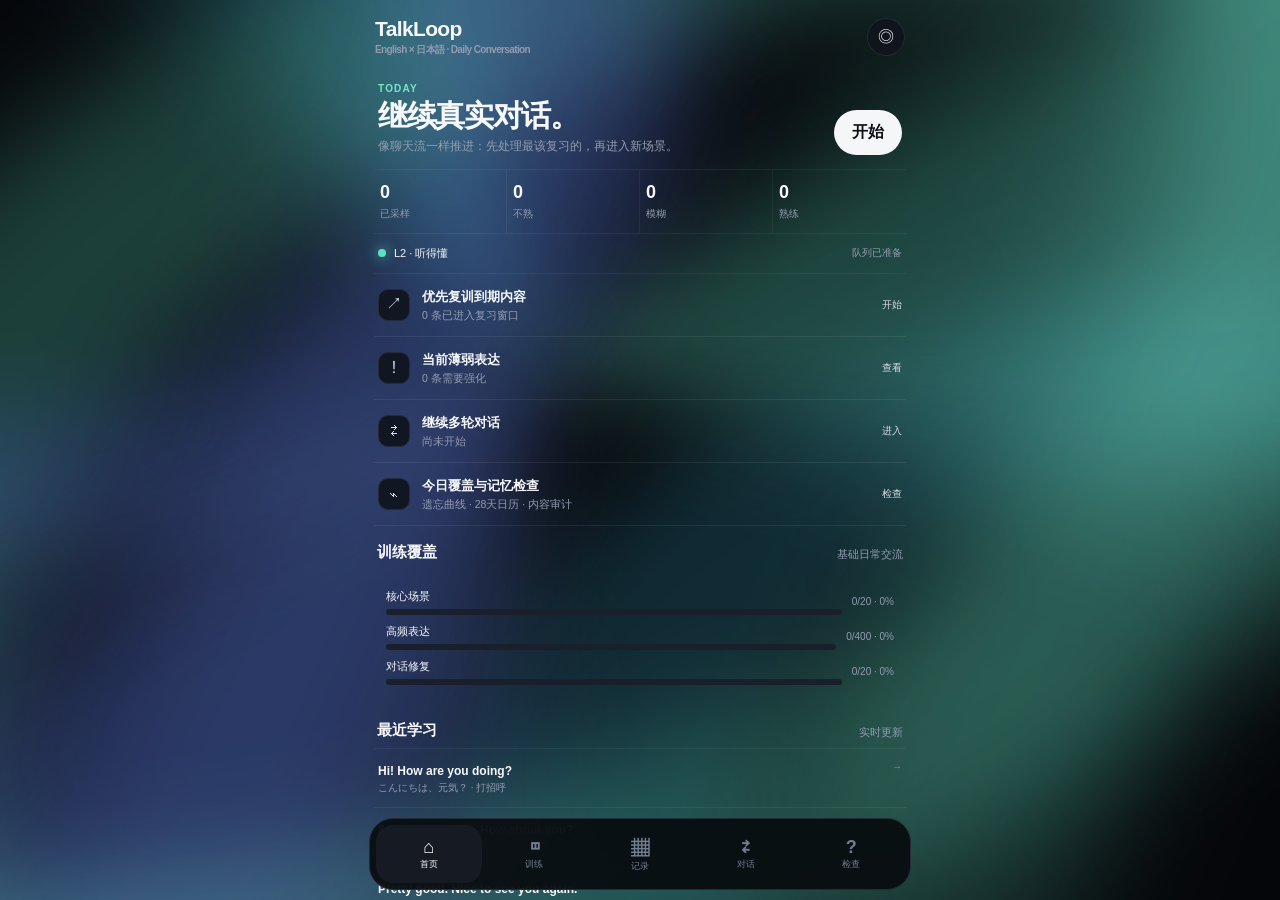
==== talkloop/index.html @ 80999e4e "Enable TalkLoop v10 media mapping layer" ====
<!doctype html><html lang="zh-CN"><head><meta charset="utf-8"><meta name="viewport" content="width=device-width,initial-scale=1,viewport-fit=cover,user-scalable=no"><meta name="theme-color" content="#050609"><meta name="apple-mobile-web-app-capable" content="yes"><meta name="apple-mobile-web-app-status-bar-style" content="black-translucent"><link rel="preconnect" href="https://videos.pexels.com" crossorigin><link rel="dns-prefetch" href="//videos.pexels.com"><title>TalkLoop v10</title><link rel="stylesheet" href="./v9.css?v=10.0.0"></head><body><div class="app" id="app" data-mood="good"><div class="ambient a"></div><div class="ambient b"></div><div class="ambient c"></div><div class="shell"><header class="top"><div class="brand">TalkLoop<small>English × 日本語 · Daily Conversation</small></div><button class="topBtn" onclick="go('check')">◎</button></header><main class="content">
<section class="page on" id="home"><div class="homeHero"><div><div class="eyebrow">TODAY</div><h1>继续真实对话。</h1><p>像聊天流一样推进：先处理最该复习的，再进入新场景。</p></div><button class="heroStart" onclick="startAdaptive()">开始</button></div><div class="statStrip"><button onclick="openLib('all')"><b id="nAll">0</b><span>已采样</span></button><button onclick="openLib('bad')"><b id="nBad">0</b><span>不熟</span></button><button onclick="openLib('mid')"><b id="nMid">0</b><span>模糊</span></button><button onclick="openLib('good')"><b id="nGood">0</b><span>熟练</span></button></div><div class="statusLine"><i class="dot"></i><span id="level">L2 · 听得懂</span><em id="homeFocus">自适应队列已准备</em></div><div class="timeline" id="homeTimeline"><button onclick="startAdaptive()"><span class="tlIcon">↗</span><div><b>优先复训到期内容</b><small><span id="dueHome">0</span> 条已进入复习窗口</small></div><em>开始</em></button><button onclick="openLib('bad')"><span class="tlIcon">!</span><div><b>当前薄弱表达</b><small><span id="weakHome">0</span> 条需要强化</small></div><em>查看</em></button><button onclick="go('dialog')"><span class="tlIcon">⇄</span><div><b>继续多轮对话</b><small id="recentHome">尚未开始</small></div><em>进入</em></button><button onclick="go('check')"><span class="tlIcon">⌁</span><div><b>今日覆盖与记忆检查</b><small>遗忘曲线 · 28天日历 · 内容审计</small></div><em>检查</em></button></div><div class="head"><b>训练覆盖</b><span>基础日常交流</span></div><div class="coverage compact" id="coverage"></div><div class="head"><b>最近学习</b><span>实时更新</span></div><div class="recentList" id="homeRecent"></div></section>
<section class="page" id="learn"><div class="learnTop"><div class="prog"><i id="prog"></i></div><span id="counter">1/400</span></div><div class="card sceneCard" id="learnCard"><div class="scene"><video id="vid" playsinline muted preload="auto"></video><div class="photo" id="photo"></div><div class="mediaShade" id="mediaShade"><span>准备场景…</span></div><div class="mask"></div><div class="tag" id="tag"></div><div class="liveChip" id="live"><i></i>LIVE</div><div class="meta" id="meta"></div></div><div class="tabs"><button class="tab active" data-l="en" onclick="langSet('en')">English</button><button class="tab" data-l="jp" onclick="langSet('jp')">日本語</button></div><div class="lessonBody"><div class="intent" id="intent"></div><div id="en"><div class="phrase" id="enP"></div><div class="pron" id="enR"></div></div><div id="jp" style="display:none"><div class="jp" id="jpP"></div><div class="pron" id="jpR"></div></div><div class="tip" id="tip"></div><div class="meaning" id="meaning"></div><div class="audio"><button onclick="speak(1)">🔊</button><button onclick="speak(.72)">🐢</button><button onclick="manualRemix()">↻</button><button onclick="meaning.classList.toggle('show')">显示中文 / Hint</button></div><div class="grades"><button class="bad" onclick="grade('bad')">← 不熟</button><button class="mid" onclick="grade('mid')">模糊</button><button class="good" onclick="grade('good')">熟练 →</button></div></div></div><div class="trainRail"><button onclick="previewNext()"><span>下一条</span><b id="nextLabel">自适应推荐</b><em>→</em></button><button onclick="go('dialog')"><span>同场景多轮</span><b id="sameSceneLabel">继续真实对话</b><em>⇄</em></button><button onclick="openLib('mid')"><span>模糊强化</span><b id="midRail">查看当前模糊库</b><em>▦</em></button></div></section>
<section class="page" id="library"><div class="title">记录库</div><p class="desc">全部、不熟、模糊、熟练都在这里。点击记录可直接回到对应表达。</p><div class="filters" id="filters"></div><div class="grid" id="lib"></div></section>
<section class="page" id="dialog"><div class="title">多轮真实对话</div><p class="desc">20 场景 × 10 轮。每轮关联交际功能和动作标签。</p><div class="card" style="margin-top:10px"><div class="scene dialogScene"><video id="dvid" playsinline muted preload="auto"></video><div class="photo" id="dphoto"></div><div class="mediaShade" id="dshade"><span>准备场景…</span></div><div class="mask"></div><div class="tag" id="dtag"></div><div class="liveChip"><i></i>LIVE</div><div class="meta" id="dmeta"></div></div><div class="dialogBody"><div class="dialogHead"><select id="dsel" onchange="dScene=this.value;dTurn=0;renderD()"></select><span class="tiny" id="dcount">1/10</span></div><div class="bubble" id="dbub"><div class="role" id="drole"></div><div id="dtext"></div></div><div class="dialogActions"><button onclick="speakD()">🔊</button><button onclick="remixD()">↻</button><button onclick="dLang=dLang==='en'?'jp':'en';renderD()" id="dlang">日本語</button><button class="next" onclick="nextD()">下一轮 →</button></div></div></div></section>
<section class="page" id="check"><div class="title">检查 / 内容审计</div><p class="desc">遗忘调度 + 日历 + 内容匹配度 + 条件变化题。</p><div class="head"><b>语料丰富度与目标匹配</b><span>实时</span></div><div id="audit"></div><div class="head"><b>遗忘曲线</b><span>启发式调度</span></div><div class="card check"><canvas class="curve" id="curve"></canvas></div><div class="head"><b>28 天训练日历</b></div><div class="card check"><div class="cal" id="cal"></div></div><div class="head"><b>条件变化题</b><span>不考死翻译</span></div><div class="card check"><div class="q" id="q"></div><input class="ans" id="ans" placeholder="输入你会说的话…"><button class="cta" style="width:100%;margin-top:8px" onclick="submitQ()">提交</button><div class="feedback" id="fb"></div></div></section>
</main><nav class="nav"><button class="active" data-p="home" onclick="go('home')"><b>⌂</b>首页</button><button data-p="learn" onclick="startAdaptive()"><b>◫</b>训练</button><button data-p="library" onclick="go('library')"><b>▦</b>记录</button><button data-p="dialog" onclick="go('dialog')"><b>⇄</b>对话</button><button data-p="check" onclick="go('check')"><b>?</b>检查</button></nav><div class="toast" id="toast"></div></div></div><script src="./v8-data.js?v=10.0.0"></script><script src="./v9-app.js?v=10.0.0"></script><script src="./v10-media.js?v=10.0.0"></script></body></html>
---- talkloop/v9.css ----
:root{--bg:#050609;--panel:#0d1118;--panel2:#121722;--line:#242b39;--text:#f7f8fb;--muted:#939caf;--good:#5be1c3;--mid:#ffc15f;--bad:#ff7399;--blue:#8ea8ff;--st:max(12px,env(safe-area-inset-top));--sb:max(10px,env(safe-area-inset-bottom));--wave1:rgba(89,225,194,.34);--wave2:rgba(103,133,255,.28);--wave3:rgba(120,72,255,.20)}*{box-sizing:border-box;-webkit-tap-highlight-color:transparent}html,body{margin:0;width:100%;height:100%;overflow:hidden;background:var(--bg);color:var(--text);font-family:-apple-system,BlinkMacSystemFont,"SF Pro Display","PingFang SC","Hiragino Sans","Noto Sans JP",Arial,sans-serif}button,input,select{font:inherit;color:inherit}button{border:0;background:none}.app{position:relative;width:100vw;height:100dvh;overflow:hidden;background:#050609}.ambient{position:absolute;inset:-38%;pointer-events:none;mix-blend-mode:screen;filter:blur(42px);will-change:transform,filter,opacity}.ambient.a{background:conic-gradient(from 0deg at 45% 45%,transparent 0 12%,var(--wave1) 18% 25%,transparent 31% 48%,var(--wave2) 55% 64%,transparent 72% 86%,var(--wave3) 91% 96%,transparent);opacity:.78;animation:spinA 3.4s linear infinite}.ambient.b{background:radial-gradient(ellipse at 18% 28%,transparent 0 18%,var(--wave2) 21% 27%,transparent 31% 46%,var(--wave1) 51% 58%,transparent 64%),radial-gradient(ellipse at 78% 73%,transparent 0 20%,var(--wave3) 23% 30%,transparent 35% 50%,var(--wave1) 55% 62%,transparent 68%);opacity:.68;animation:spinB 2.7s ease-in-out infinite alternate}.ambient.c{background:linear-gradient(112deg,transparent 0 32%,var(--wave2) 38% 43%,transparent 48% 58%,var(--wave1) 64% 69%,transparent 74%);opacity:.44;animation:sweep 2.1s ease-in-out infinite alternate}.app[data-mood=mid]{--wave1:rgba(255,190,89,.58);--wave2:rgba(255,111,62,.45);--wave3:rgba(255,222,92,.34)}.app[data-mood=bad]{--wave1:rgba(255,84,126,.52);--wave2:rgba(159,76,255,.42);--wave3:rgba(255,57,96,.34)}.app[data-mood=good]{--wave1:rgba(89,225,194,.38);--wave2:rgba(95,132,255,.34);--wave3:rgba(64,214,255,.26)}@keyframes spinA{to{transform:rotate(360deg) scale(1.09)}}@keyframes spinB{to{transform:translate3d(9%,-7%,0) rotate(24deg) scale(1.16);filter:blur(55px)}}@keyframes sweep{to{transform:translate3d(-12%,7%,0) rotate(-12deg) scale(1.2)}}.shell{position:relative;z-index:1;height:100%;display:flex;flex-direction:column}.top{height:70px;flex:none;padding:var(--st) 15px 8px;display:flex;align-items:center;justify-content:space-between}.brand{font-size:21px;font-weight:860;letter-spacing:-.03em}.brand small{display:block;font-size:10px;color:var(--muted);font-weight:600;margin-top:2px}.topBtn{width:38px;height:38px;border:1px solid var(--line);border-radius:50%;background:rgba(16,20,27,.86)}.content{flex:1;min-height:0;overflow:auto;padding:0 14px 100px;scrollbar-width:none}.content::-webkit-scrollbar{display:none}.page{display:none}.page.on{display:block;animation:enter .2s ease}.card{background:rgba(10,14,21,.88);border:1px solid var(--line);border-radius:22px;overflow:hidden;backdrop-filter:blur(18px);box-shadow:0 18px 50px rgba(0,0,0,.16)}@keyframes enter{from{opacity:.3;transform:translateY(6px)}to{opacity:1;transform:none}}.homeHero{display:flex;align-items:flex-end;justify-content:space-between;gap:14px;padding:13px 4px 14px;border-bottom:1px solid rgba(255,255,255,.06)}.eyebrow{font-size:10px;color:#72e6c7;font-weight:800;letter-spacing:.12em}.homeHero h1{font-size:30px;line-height:1.02;letter-spacing:-.045em;margin:7px 0 5px}.homeHero p{margin:0;color:var(--muted);font-size:12px;line-height:1.5}.heroStart{flex:none;padding:12px 18px;border-radius:999px;background:#f5f6f8;color:#0d1015;font-weight:820}.statStrip{display:grid;grid-template-columns:repeat(4,1fr);border-bottom:1px solid rgba(255,255,255,.06)}.statStrip button{padding:12px 6px;text-align:left;border-right:1px solid rgba(255,255,255,.055)}.statStrip button:last-child{border-right:0}.statStrip b{display:block;font-size:18px}.statStrip span{font-size:9.5px;color:var(--muted)}.statusLine{display:flex;align-items:center;gap:8px;padding:12px 4px;border-bottom:1px solid rgba(255,255,255,.06);font-size:11px}.statusLine em{margin-left:auto;font-style:normal;color:var(--muted);font-size:10px}.dot{width:8px;height:8px;border-radius:50%;background:var(--good);box-shadow:0 0 13px var(--good)}.timeline{display:grid}.timeline button{display:grid;grid-template-columns:34px 1fr auto;gap:10px;align-items:center;text-align:left;padding:13px 4px;border-bottom:1px solid rgba(255,255,255,.07)}.tlIcon{width:32px;height:32px;border-radius:10px;background:#111722;border:1px solid var(--line);display:grid;place-items:center;color:#dbe4f3}.timeline b{font-size:13px}.timeline small{display:block;margin-top:3px;color:var(--muted);font-size:10.5px}.timeline em{font-style:normal;color:#d6dbe5;font-size:10px}.head{display:flex;align-items:end;justify-content:space-between;margin:17px 3px 8px}.head b{font-size:15px}.head span{font-size:10.5px;color:var(--muted)}.coverage{padding:14px}.coverage.compact{padding:10px 12px}.row{display:grid;grid-template-columns:1fr auto;gap:10px;margin:9px 0;align-items:center}.row>div{font-size:11px}.tiny{font-size:10px;color:var(--muted)}.bar{height:6px;background:#19202b;border-radius:99px;overflow:hidden;margin-top:5px}.bar i{display:block;height:100%;background:linear-gradient(90deg,var(--blue),var(--good))}.recentList{display:grid;border-top:1px solid rgba(255,255,255,.05)}.recentList button{display:grid;grid-template-columns:1fr auto;gap:10px;text-align:left;padding:12px 4px;border-bottom:1px solid rgba(255,255,255,.06)}.recentList b{font-size:12px}.recentList span{display:block;font-size:10px;color:var(--muted);margin-top:2px}.recentList em{font-style:normal;color:#8994a7;font-size:10px}.title{font-size:28px;font-weight:860;letter-spacing:-.04em;margin:7px 2px 4px}.desc{font-size:12px;color:var(--muted);line-height:1.55;margin:0 2px}.learnTop{display:flex;gap:9px;align-items:center}.prog{height:7px;flex:1;background:#161d27;border-radius:99px;overflow:hidden}.prog i{display:block;height:100%;background:linear-gradient(90deg,var(--blue),var(--good))}.sceneCard{margin-top:9px;touch-action:pan-y;transition:transform .18s ease,opacity .18s ease}.scene{position:relative;height:clamp(360px,46dvh,570px);overflow:hidden;background:#0b0e13}.scene video,.photo{position:absolute;inset:0;width:100%;height:100%;object-fit:cover;background-size:cover;background-position:center;transition:opacity .22s ease}.photo{animation:ken 7s ease-in-out infinite alternate}.scene video{opacity:0}.scene.video-ready video{opacity:1}.scene.video-ready .photo{opacity:.08}.mediaShade{position:absolute;inset:0;display:grid;place-items:center;background:linear-gradient(135deg,rgba(8,12,18,.24),rgba(8,12,18,.1));z-index:1;opacity:0;pointer-events:none;transition:.2s}.scene.loading .mediaShade{opacity:1}.mediaShade span{padding:7px 10px;border-radius:999px;background:rgba(0,0,0,.45);font-size:9px;color:#ced5e1}.mask{position:absolute;inset:0;background:linear-gradient(180deg,rgba(0,0,0,.03),rgba(0,0,0,.07) 56%,rgba(0,0,0,.66));z-index:2}.tag,.meta,.liveChip{position:absolute;z-index:3}.tag{left:13px;top:13px;padding:7px 10px;border-radius:99px;background:rgba(0,0,0,.55);font-size:10px}.liveChip{right:13px;top:13px;padding:7px 9px;border-radius:99px;background:rgba(0,0,0,.56);font-size:9px;color:#d9fff5;border:1px solid rgba(255,255,255,.12)}.liveChip i{display:inline-block;width:6px;height:6px;border-radius:50%;background:#57e2c3;margin-right:5px;box-shadow:0 0 9px #57e2c3}.meta{left:13px;right:13px;bottom:13px;font-size:11.5px}.meta small{display:block;color:#ddd;margin-top:3px}.tabs{display:grid;grid-template-columns:1fr 1fr;gap:7px;padding:11px 12px 2px}.tab{height:42px;border-radius:14px;border:1px solid var(--line);background:#10151d;color:var(--muted);font-weight:760}.tab.active{background:#f2f4f7;color:#11151a}.lessonBody{padding:13px 15px 14px}.intent{font-size:10px;color:#66e4c5;font-weight:810}.phrase{font-size:31px;font-weight:860;line-height:1.08;margin:8px 0 5px;letter-spacing:-.035em}.jp{font-size:25px;font-weight:810;line-height:1.22;margin:8px 0 5px}.pron{font-size:12px;color:#aeb7c8}.tip{margin-top:10px;padding:10px 11px;border:1px solid var(--line);border-radius:14px;background:#10151c;font-size:11px;color:#c9d1de;line-height:1.55}.meaning{display:none;margin-top:9px;padding:10px 11px;border-radius:14px;background:#111c2e}.meaning.show{display:block}.audio{display:grid;grid-template-columns:50px 50px 52px 1fr;gap:7px;margin-top:10px}.audio button,.grades button,.dialogActions button{height:47px;border:1px solid var(--line);border-radius:15px;background:#10151d;font-weight:760}.grades{display:grid;grid-template-columns:repeat(3,1fr);gap:7px;margin-top:9px}.grades .bad{color:#ff9eb6;border-color:#713248}.grades .mid{color:#ffd38d;border-color:#6a552f}.grades .good{color:#95efda;border-color:#285a4e}.trainRail{display:grid;margin-top:10px;border-top:1px solid rgba(255,255,255,.06)}.trainRail button{display:grid;grid-template-columns:80px 1fr auto;align-items:center;text-align:left;gap:8px;padding:12px 4px;border-bottom:1px solid rgba(255,255,255,.06)}.trainRail span{font-size:10px;color:var(--muted)}.trainRail b{font-size:12px}.trainRail em{font-style:normal;color:#98a4b7}.filters{display:flex;gap:7px;overflow:auto;margin:10px 0}.f{padding:8px 11px;border-radius:99px;border:1px solid var(--line);color:var(--muted);white-space:nowrap}.f.on{background:#f2f4f7;color:#111}.grid{display:grid;grid-template-columns:1fr 1fr;gap:9px}.rec{border:1px solid var(--line);border-radius:17px;overflow:hidden;background:#0f141b;text-align:left}.rec .th{height:95px;background-size:cover;background-position:center}.rec .in{padding:9px}.rec b{font-size:12px;display:block;line-height:1.25}.rec span{font-size:10px;color:var(--muted)}.dialogScene{height:clamp(360px,45dvh,560px)}.dialogBody{padding:13px}.dialogHead{display:flex;gap:8px;justify-content:space-between;margin-bottom:9px}.dialogHead select{max-width:72%;background:#10151d;border:1px solid var(--line);border-radius:12px;padding:8px}.bubble{padding:14px;border-radius:19px;background:#121822;border:1px solid var(--line);font-size:17px;line-height:1.45;min-height:86px}.bubble.you{background:#10241f}.role{font-size:10px;color:var(--muted);margin-bottom:5px}.dialogActions{display:grid;grid-template-columns:50px 50px 1fr 1fr;gap:7px;margin-top:9px}.dialogActions .next{background:#f2f4f7;color:#111}.check{padding:14px}.curve{width:100%;height:150px}.cal{display:grid;grid-template-columns:repeat(7,1fr);gap:5px}.day{aspect-ratio:1;border:1px solid #202631;background:#10151c;border-radius:8px;display:grid;place-items:center;font-size:9px;color:#6e7889}.day.a{background:#143027;color:#8de2cc}.day.b{background:#1b4b3e;color:#b8f5e5}.day.c{background:#206b56;color:#effffb}.auditGrid{display:grid;grid-template-columns:1fr 1fr;gap:8px}.audit{padding:14px;border-radius:17px;border:1px solid var(--line);background:#10151d}.audit b{display:block;font-size:22px}.audit span{font-size:10px;color:var(--muted)}.q{padding:12px;border-radius:15px;background:#10141b;border:1px solid var(--line);font-size:14px;line-height:1.5}.ans{width:100%;height:47px;margin-top:8px;border-radius:14px;border:1px solid var(--line);background:#0f141b;padding:0 11px}.feedback{display:none;margin-top:8px;padding:10px;border-radius:13px;background:#0f211b;border:1px solid #21493c;font-size:11px}.feedback.show{display:block}.cta{padding:12px 18px!important;border-radius:15px!important;background:#f4f6f8!important;color:#10141a!important;font-weight:820}.nav{position:absolute;left:9px;right:9px;bottom:var(--sb);height:72px;display:grid;grid-template-columns:repeat(5,1fr);padding:6px;border:1px solid var(--line);border-radius:24px;background:rgba(8,11,15,.92);backdrop-filter:blur(20px)}.nav button{border-radius:17px;color:#737e92;font-size:9px}.nav b{display:block;font-size:18px}.nav .active{background:#151a23;color:#fff}.toast{position:absolute;left:50%;bottom:92px;transform:translateX(-50%);padding:9px 12px;border-radius:99px;background:#f3f5f8;color:#111;font-size:11px;font-weight:750;opacity:0;transition:.2s}.toast.show{opacity:1}@media(max-height:820px){.scene{height:clamp(330px,43dvh,480px)}}@media(min-width:1024px){.shell{max-width:560px;margin:auto}}
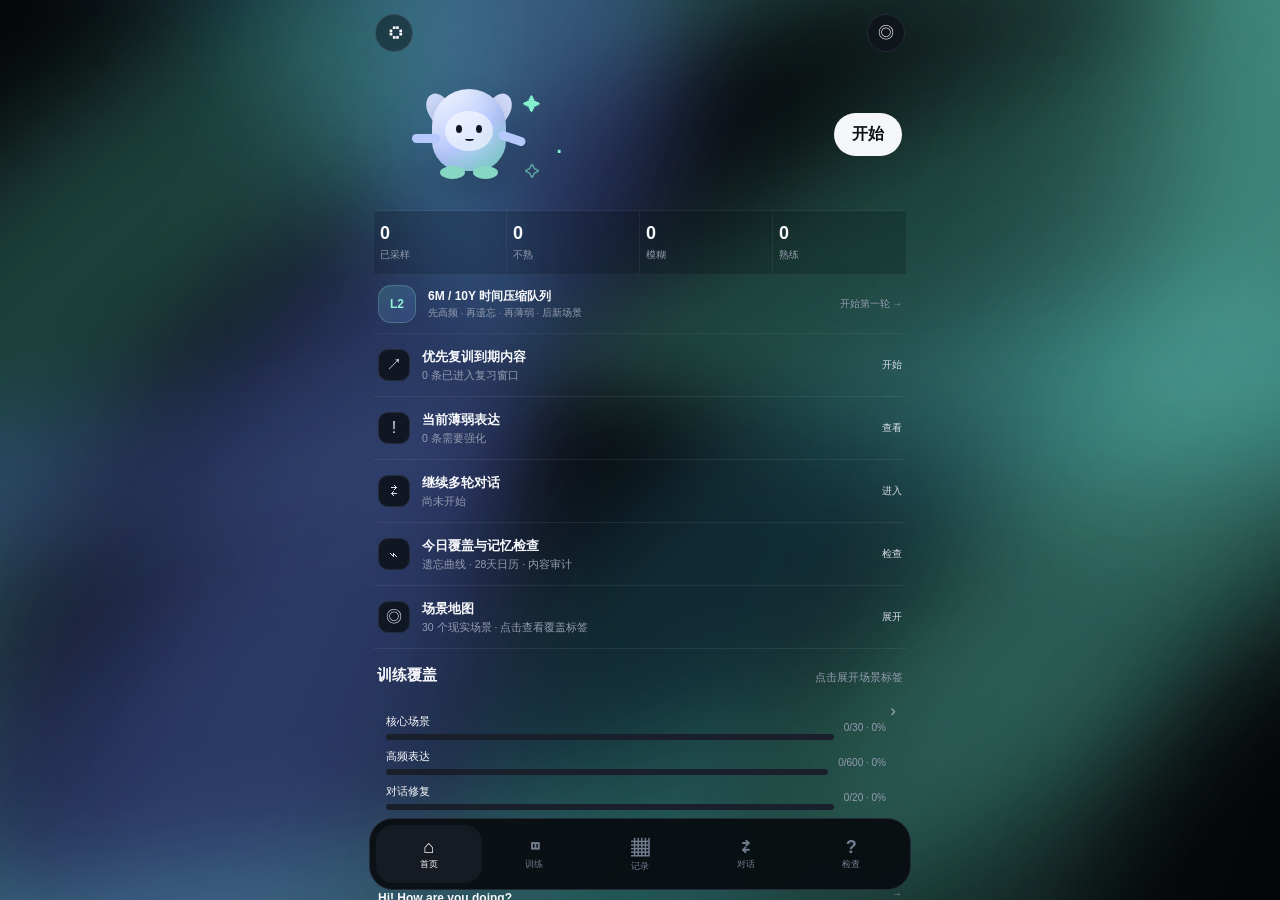
==== commit 052da087: "Ship TalkLoop v11 social expansion and adaptive UI" ====
--- a/talkloop/index.html
+++ b/talkloop/index.html
@@ -1,7 +1,7 @@
-<!doctype html><html lang="zh-CN"><head><meta charset="utf-8"><meta name="viewport" content="width=device-width,initial-scale=1,viewport-fit=cover,user-scalable=no"><meta name="theme-color" content="#050609"><meta name="apple-mobile-web-app-capable" content="yes"><meta name="apple-mobile-web-app-status-bar-style" content="black-translucent"><link rel="preconnect" href="https://videos.pexels.com" crossorigin><link rel="dns-prefetch" href="//videos.pexels.com"><title>TalkLoop v10</title><link rel="stylesheet" href="./v9.css?v=10.0.0"></head><body><div class="app" id="app" data-mood="good"><div class="ambient a"></div><div class="ambient b"></div><div class="ambient c"></div><div class="shell"><header class="top"><div class="brand">TalkLoop<small>English × 日本語 · Daily Conversation</small></div><button class="topBtn" onclick="go('check')">◎</button></header><main class="content">
-<section class="page on" id="home"><div class="homeHero"><div><div class="eyebrow">TODAY</div><h1>继续真实对话。</h1><p>像聊天流一样推进：先处理最该复习的，再进入新场景。</p></div><button class="heroStart" onclick="startAdaptive()">开始</button></div><div class="statStrip"><button onclick="openLib('all')"><b id="nAll">0</b><span>已采样</span></button><button onclick="openLib('bad')"><b id="nBad">0</b><span>不熟</span></button><button onclick="openLib('mid')"><b id="nMid">0</b><span>模糊</span></button><button onclick="openLib('good')"><b id="nGood">0</b><span>熟练</span></button></div><div class="statusLine"><i class="dot"></i><span id="level">L2 · 听得懂</span><em id="homeFocus">自适应队列已准备</em></div><div class="timeline" id="homeTimeline"><button onclick="startAdaptive()"><span class="tlIcon">↗</span><div><b>优先复训到期内容</b><small><span id="dueHome">0</span> 条已进入复习窗口</small></div><em>开始</em></button><button onclick="openLib('bad')"><span class="tlIcon">!</span><div><b>当前薄弱表达</b><small><span id="weakHome">0</span> 条需要强化</small></div><em>查看</em></button><button onclick="go('dialog')"><span class="tlIcon">⇄</span><div><b>继续多轮对话</b><small id="recentHome">尚未开始</small></div><em>进入</em></button><button onclick="go('check')"><span class="tlIcon">⌁</span><div><b>今日覆盖与记忆检查</b><small>遗忘曲线 · 28天日历 · 内容审计</small></div><em>检查</em></button></div><div class="head"><b>训练覆盖</b><span>基础日常交流</span></div><div class="coverage compact" id="coverage"></div><div class="head"><b>最近学习</b><span>实时更新</span></div><div class="recentList" id="homeRecent"></div></section>
-<section class="page" id="learn"><div class="learnTop"><div class="prog"><i id="prog"></i></div><span id="counter">1/400</span></div><div class="card sceneCard" id="learnCard"><div class="scene"><video id="vid" playsinline muted preload="auto"></video><div class="photo" id="photo"></div><div class="mediaShade" id="mediaShade"><span>准备场景…</span></div><div class="mask"></div><div class="tag" id="tag"></div><div class="liveChip" id="live"><i></i>LIVE</div><div class="meta" id="meta"></div></div><div class="tabs"><button class="tab active" data-l="en" onclick="langSet('en')">English</button><button class="tab" data-l="jp" onclick="langSet('jp')">日本語</button></div><div class="lessonBody"><div class="intent" id="intent"></div><div id="en"><div class="phrase" id="enP"></div><div class="pron" id="enR"></div></div><div id="jp" style="display:none"><div class="jp" id="jpP"></div><div class="pron" id="jpR"></div></div><div class="tip" id="tip"></div><div class="meaning" id="meaning"></div><div class="audio"><button onclick="speak(1)">🔊</button><button onclick="speak(.72)">🐢</button><button onclick="manualRemix()">↻</button><button onclick="meaning.classList.toggle('show')">显示中文 / Hint</button></div><div class="grades"><button class="bad" onclick="grade('bad')">← 不熟</button><button class="mid" onclick="grade('mid')">模糊</button><button class="good" onclick="grade('good')">熟练 →</button></div></div></div><div class="trainRail"><button onclick="previewNext()"><span>下一条</span><b id="nextLabel">自适应推荐</b><em>→</em></button><button onclick="go('dialog')"><span>同场景多轮</span><b id="sameSceneLabel">继续真实对话</b><em>⇄</em></button><button onclick="openLib('mid')"><span>模糊强化</span><b id="midRail">查看当前模糊库</b><em>▦</em></button></div></section>
+<!doctype html><html lang="zh-CN"><head><meta charset="utf-8"><meta name="viewport" content="width=device-width,initial-scale=1,viewport-fit=cover,user-scalable=no"><meta name="theme-color" content="#050609"><meta name="apple-mobile-web-app-capable" content="yes"><meta name="apple-mobile-web-app-status-bar-style" content="black-translucent"><link rel="preconnect" href="https://videos.pexels.com" crossorigin><link rel="preconnect" href="https://assets.mixkit.co" crossorigin><link rel="dns-prefetch" href="//videos.pexels.com"><link rel="dns-prefetch" href="//assets.mixkit.co"><title>TalkLoop v11.1</title><link rel="stylesheet" href="./v9.css?v=11.1.0"><link rel="stylesheet" href="./v11.css?v=11.1.0"></head><body><div class="app" id="app" data-mood="good"><div class="ambient a"></div><div class="ambient b"></div><div class="ambient c"></div><div class="shell"><header class="top"><div class="brand brandMinimal"><span class="brandGlyph">◌</span></div><button class="topBtn" onclick="go('check')">◎</button></header><main class="content">
+<section class="page on" id="home"><div class="homeHero"><button class="mascotStage" aria-label="互动角色" onclick="mascotReact(this)"><span class="mascotGlow"></span><span class="mascotBody"><i class="ear l"></i><i class="ear r"></i><i class="face"><b class="eye l"></b><b class="eye r"></b><b class="mouth"></b></i><i class="arm l"></i><i class="arm r"></i><i class="foot l"></i><i class="foot r"></i></span><span class="mascotBits"><i>✦</i><i>·</i><i>✧</i></span></button><button class="heroStart compactStart" onclick="startAdaptive()">开始</button></div><div class="statStrip"><button onclick="openLib('all')"><b id="nAll">0</b><span>已采样</span></button><button onclick="openLib('bad')"><b id="nBad">0</b><span>不熟</span></button><button onclick="openLib('mid')"><b id="nMid">0</b><span>模糊</span></button><button onclick="openLib('good')"><b id="nGood">0</b><span>熟练</span></button></div><div class="statusLine"><i class="dot"></i><span id="level">L2 · 听得懂</span><em id="homeFocus">自适应队列已准备</em></div><div class="timeline" id="homeTimeline"><button onclick="startAdaptive()"><span class="tlIcon">↗</span><div><b>优先复训到期内容</b><small><span id="dueHome">0</span> 条已进入复习窗口</small></div><em>开始</em></button><button onclick="openLib('bad')"><span class="tlIcon">!</span><div><b>当前薄弱表达</b><small><span id="weakHome">0</span> 条需要强化</small></div><em>查看</em></button><button onclick="go('dialog')"><span class="tlIcon">⇄</span><div><b>继续多轮对话</b><small id="recentHome">尚未开始</small></div><em>进入</em></button><button onclick="go('check')"><span class="tlIcon">⌁</span><div><b>今日覆盖与记忆检查</b><small>遗忘曲线 · 28天日历 · 内容审计</small></div><em>检查</em></button></div><div class="head"><b>训练覆盖</b><span>基础日常交流</span></div><div class="coverage compact" id="coverage"></div><div class="head"><b>最近学习</b><span>实时更新</span></div><div class="recentList" id="homeRecent"></div></section>
+<section class="page" id="learn"><div class="learnTop"><div class="prog"><i id="prog"></i></div><span id="counter">1/600</span></div><div class="card sceneCard" id="learnCard"><div class="scene"><video id="vid" playsinline muted preload="auto"></video><div class="photo" id="photo"></div><div class="mediaShade" id="mediaShade"><span></span></div><div class="mask"></div><div class="tag" id="tag"></div><div class="liveChip" id="live"><i></i>LIVE</div><div class="meta" id="meta"></div></div><div class="tabs"><button class="tab active" data-l="en" onclick="langSet('en')">English</button><button class="tab" data-l="jp" onclick="langSet('jp')">日本語</button></div><div class="lessonBody"><div class="intent" id="intent"></div><div id="en"><div class="phrase" id="enP"></div><div class="pron" id="enR"></div></div><div id="jp" style="display:none"><div class="jp" id="jpP"></div><div class="pron" id="jpR"></div></div><div class="tip" id="tip"></div><div class="meaning" id="meaning"></div><div class="audio"><button onclick="speak(1)">🔊</button><button onclick="speak(.72)">🐢</button><button onclick="manualRemix()">↻</button><button onclick="meaning.classList.toggle('show')">显示中文 / Hint</button></div><div class="grades"><button class="bad" onclick="grade('bad')">← 不熟</button><button class="mid" onclick="grade('mid')">模糊</button><button class="good" onclick="grade('good')">熟练 →</button></div></div></div><div class="trainRail"><button onclick="previewNext()"><span>下一条</span><b id="nextLabel">自适应推荐</b><em>→</em></button><button onclick="go('dialog')"><span>同场景多轮</span><b id="sameSceneLabel">进入多轮场景</b><em>⇄</em></button><button onclick="openLib('mid')"><span>模糊强化</span><b id="midRail">查看当前模糊库</b><em>▦</em></button></div></section>
 <section class="page" id="library"><div class="title">记录库</div><p class="desc">全部、不熟、模糊、熟练都在这里。点击记录可直接回到对应表达。</p><div class="filters" id="filters"></div><div class="grid" id="lib"></div></section>
-<section class="page" id="dialog"><div class="title">多轮真实对话</div><p class="desc">20 场景 × 10 轮。每轮关联交际功能和动作标签。</p><div class="card" style="margin-top:10px"><div class="scene dialogScene"><video id="dvid" playsinline muted preload="auto"></video><div class="photo" id="dphoto"></div><div class="mediaShade" id="dshade"><span>准备场景…</span></div><div class="mask"></div><div class="tag" id="dtag"></div><div class="liveChip"><i></i>LIVE</div><div class="meta" id="dmeta"></div></div><div class="dialogBody"><div class="dialogHead"><select id="dsel" onchange="dScene=this.value;dTurn=0;renderD()"></select><span class="tiny" id="dcount">1/10</span></div><div class="bubble" id="dbub"><div class="role" id="drole"></div><div id="dtext"></div></div><div class="dialogActions"><button onclick="speakD()">🔊</button><button onclick="remixD()">↻</button><button onclick="dLang=dLang==='en'?'jp':'en';renderD()" id="dlang">日本語</button><button class="next" onclick="nextD()">下一轮 →</button></div></div></div></section>
+<section class="page" id="dialog"><div class="title">多轮真实对话</div><p class="desc">30 个现实场景 · 连续多轮互动。每轮关联交际功能、动作标签和视觉素材。</p><div class="card" style="margin-top:10px"><div class="scene dialogScene"><video id="dvid" playsinline muted preload="auto"></video><div class="photo" id="dphoto"></div><div class="mediaShade" id="dshade"><span></span></div><div class="mask"></div><div class="tag" id="dtag"></div><div class="liveChip"><i></i>LIVE</div><div class="meta" id="dmeta"></div></div><div class="dialogBody"><div class="dialogHead"><select id="dsel" onchange="dScene=this.value;dTurn=0;renderD()"></select><span class="tiny" id="dcount">1/10</span></div><div class="bubble" id="dbub"><div class="role" id="drole"></div><div id="dtext"></div></div><div class="dialogActions"><button onclick="speakD()">🔊</button><button onclick="remixD()">↻</button><button onclick="dLang=dLang==='en'?'jp':'en';renderD()" id="dlang">日本語</button><button class="next" onclick="nextD()">下一轮 →</button></div></div></div></section>
 <section class="page" id="check"><div class="title">检查 / 内容审计</div><p class="desc">遗忘调度 + 日历 + 内容匹配度 + 条件变化题。</p><div class="head"><b>语料丰富度与目标匹配</b><span>实时</span></div><div id="audit"></div><div class="head"><b>遗忘曲线</b><span>启发式调度</span></div><div class="card check"><canvas class="curve" id="curve"></canvas></div><div class="head"><b>28 天训练日历</b></div><div class="card check"><div class="cal" id="cal"></div></div><div class="head"><b>条件变化题</b><span>不考死翻译</span></div><div class="card check"><div class="q" id="q"></div><input class="ans" id="ans" placeholder="输入你会说的话…"><button class="cta" style="width:100%;margin-top:8px" onclick="submitQ()">提交</button><div class="feedback" id="fb"></div></div></section>
-</main><nav class="nav"><button class="active" data-p="home" onclick="go('home')"><b>⌂</b>首页</button><button data-p="learn" onclick="startAdaptive()"><b>◫</b>训练</button><button data-p="library" onclick="go('library')"><b>▦</b>记录</button><button data-p="dialog" onclick="go('dialog')"><b>⇄</b>对话</button><button data-p="check" onclick="go('check')"><b>?</b>检查</button></nav><div class="toast" id="toast"></div></div></div><script src="./v8-data.js?v=10.0.0"></script><script src="./v9-app.js?v=10.0.0"></script><script src="./v10-media.js?v=10.0.0"></script></body></html>+</main><nav class="nav"><button class="active" data-p="home" onclick="go('home')"><b>⌂</b>首页</button><button data-p="learn" onclick="startAdaptive()"><b>◫</b>训练</button><button data-p="library" onclick="go('library')"><b>▦</b>记录</button><button data-p="dialog" onclick="go('dialog')"><b>⇄</b>对话</button><button data-p="check" onclick="go('check')"><b>?</b>检查</button></nav><div class="toast" id="toast"></div></div></div><script src="./v8-data.js?v=11.1.0"></script><script src="./v11-social-1.js?v=11.1.0"></script><script src="./v11-social-2.js?v=11.1.0"></script><script src="./v11-social-3.js?v=11.1.0"></script><script src="./v11-social-4.js?v=11.1.0"></script><script src="./v11-social-5.js?v=11.1.0"></script><script src="./v9-app.js?v=11.1.0"></script><script src="./v10-media.js?v=11.1.0"></script><script src="./v11-media.js?v=11.1.0"></script><script src="./v11-ui.js?v=11.1.0"></script></body></html>
--- a/talkloop/v11.css
+++ b/talkloop/v11.css
@@ -0,0 +1,10 @@
+/* TalkLoop v11: GPT/X-like continuous feed + animated mascot */
+.brandMinimal{font-size:0!important}.brandGlyph{font-size:26px!important;display:grid;width:38px;height:38px;place-items:center;border:1px solid rgba(255,255,255,.11);border-radius:50%;background:rgba(8,12,18,.46);backdrop-filter:blur(14px)}
+.homeHero{min-height:148px;align-items:center!important;padding:9px 4px 13px!important}.compactStart{padding:11px 18px!important}.mascotStage{position:relative;width:min(260px,68vw);height:126px;overflow:visible;text-align:left}.mascotGlow{position:absolute;width:124px;height:72px;left:18px;top:30px;border-radius:50%;background:radial-gradient(circle,rgba(88,233,200,.34),rgba(94,121,255,.13) 48%,transparent 73%);filter:blur(15px);animation:mg 2.2s ease-in-out infinite}.mascotBody{position:absolute;left:54px;top:18px;width:74px;height:82px;border-radius:38px 38px 31px 31px;background:linear-gradient(145deg,#f7fbff,#b9caff 56%,#82e2ca);box-shadow:0 14px 32px rgba(0,0,0,.24),inset -8px -10px 20px rgba(41,77,126,.16);animation:hop 1.35s cubic-bezier(.45,.05,.55,.95) infinite;transform-origin:50% 100%}.mascotBody .ear{position:absolute;top:4px;width:22px;height:30px;background:#d5defc;border-radius:60% 60% 45% 45%;z-index:-1}.mascotBody .ear.l{left:-5px;transform:rotate(-25deg)}.mascotBody .ear.r{right:-5px;transform:rotate(25deg)}.face{position:absolute;left:13px;top:22px;width:48px;height:40px;border-radius:50%;background:rgba(255,255,255,.58)}.eye{position:absolute;top:14px;width:6px;height:8px;background:#101522;border-radius:50%;animation:blink 3.2s infinite}.eye.l{left:11px}.eye.r{right:11px}.mouth{position:absolute;left:20px;top:25px;width:9px;height:5px;border-bottom:2px solid #101522;border-radius:50%}.arm{position:absolute;top:45px;width:28px;height:9px;border-radius:9px;background:#b6c9fc}.arm.l{left:-20px;transform-origin:right center;animation:waveArm 1.1s ease-in-out infinite}.arm.r{right:-20px;transform:rotate(18deg)}.foot{position:absolute;bottom:-8px;width:25px;height:13px;background:#87d8c3;border-radius:50%}.foot.l{left:8px}.foot.r{right:8px}.mascotBits i{position:absolute;font-style:normal;color:#84f0d0;animation:bits 1.8s ease-in-out infinite}.mascotBits i:nth-child(1){left:145px;top:24px;font-size:18px}.mascotBits i:nth-child(2){left:177px;top:61px;font-size:30px;animation-delay:-.5s}.mascotBits i:nth-child(3){left:147px;top:92px;font-size:15px;animation-delay:-.9s}.mascotStage.react .mascotBody{animation:jumpReact .7s cubic-bezier(.2,.9,.3,1)}
+@keyframes hop{0%,100%{transform:translateY(10px) rotate(-2deg) scaleY(.96)}45%{transform:translateY(-11px) rotate(3deg) scaleY(1.03)}70%{transform:translateY(3px)}}@keyframes mg{50%{transform:scale(1.22);opacity:.62}}@keyframes blink{0%,45%,49%,100%{transform:scaleY(1)}47%{transform:scaleY(.12)}}@keyframes waveArm{50%{transform:rotate(-40deg)}}@keyframes bits{50%{transform:translateY(-10px) scale(1.2);opacity:.35}}@keyframes jumpReact{0%{transform:translateY(8px)}35%{transform:translateY(-32px) rotate(10deg) scale(1.12)}70%{transform:translateY(-4px) rotate(-5deg)}100%{transform:translateY(8px)}}
+.compressionLine{cursor:pointer;padding:10px 4px!important;display:grid!important;grid-template-columns:42px 1fr auto!important;align-items:center!important}.compressionMark{width:38px;height:38px;display:grid;place-items:center;border-radius:13px;background:linear-gradient(145deg,rgba(114,237,205,.19),rgba(101,129,255,.18));border:1px solid rgba(151,229,210,.24);font-size:12px;font-weight:900;color:#8ff0d7}.compressionLine div b{display:block;font-size:12px}.compressionLine div small{display:block;margin-top:2px;font-size:9.5px;color:var(--muted)}.compressionLine em{font-size:9.5px!important}
+.timeline button,.recentList button{transition:background .15s ease}.timeline button:active,.recentList button:active{background:rgba(255,255,255,.04)}.coverageClickable,.clickableHead{cursor:pointer}.coverageClickable{position:relative}.coverageClickable:after{content:'›';position:absolute;right:10px;top:8px;color:#a1adbd;font-size:17px}.coverage.compact{padding:12px 20px 12px 12px!important}
+.coverageModal{position:fixed;inset:0;z-index:999;background:rgba(0,0,0,0);pointer-events:none;display:flex;align-items:flex-end;transition:.25s}.coverageModal.open{background:rgba(0,0,0,.58);backdrop-filter:blur(12px);pointer-events:auto}.coverageSheet{width:100%;max-height:88dvh;overflow:auto;background:#0a0e14;border:1px solid #283142;border-radius:28px 28px 0 0;padding:8px 14px calc(20px + env(safe-area-inset-bottom));transform:translateY(102%);transition:.34s cubic-bezier(.2,.8,.2,1)}.coverageModal.open .coverageSheet{transform:none}.sheetHandle{width:38px;height:4px;border-radius:99px;background:#394353;margin:3px auto 12px}.sheetHead{display:flex;justify-content:space-between;align-items:center;padding:0 2px 11px}.sheetHead b{font-size:20px}.sheetHead span{display:block;font-size:10px;color:var(--muted);margin-top:3px}.sheetHead button{width:38px;height:38px;border-radius:50%;background:#121823;border:1px solid #293243;font-size:22px}.sceneTagGrid{display:grid;grid-template-columns:1fr 1fr;gap:8px}.sceneTagGrid button{text-align:left;padding:12px;border-radius:16px;background:#10151d;border:1px solid #242c39;position:relative}.sceneTagGrid b{font-size:12px;display:block}.sceneTagGrid span{font-size:9px;color:#7e899a;display:block;margin-top:3px}.sceneTagGrid em{font-size:9px;color:#aeb8c8;font-style:normal;display:block;margin-top:7px}.sceneTagGrid i{display:block;height:4px;background:#1c2430;border-radius:99px;overflow:hidden;margin-top:6px}.sceneTagGrid u{display:block;height:100%;background:linear-gradient(90deg,#85a6ff,#5be1c3);border-radius:99px;text-decoration:none}.systemPrinciple,.systemCard{margin-top:10px;padding:12px 13px;border:1px solid #263044;border-radius:16px;background:linear-gradient(145deg,rgba(90,120,255,.07),rgba(80,220,190,.06));line-height:1.55}.systemPrinciple b,.systemCard b{font-size:11px;display:block}.systemPrinciple span,.systemCard span{font-size:10px;color:#aab4c4;display:block;margin-top:4px}
+#learn .lessonBody{min-height:270px;display:flex;flex-direction:column}.lessonBody .audio{margin-top:auto}.scene{height:clamp(390px,49dvh,610px)!important}.dialogScene{height:clamp(400px,49dvh,620px)!important}.trainRail{margin-top:8px!important}.trainRail button{padding:11px 4px!important}.tip{min-height:45px}.phrase{max-width:95%}.jp{max-width:95%}
+#home .recentList{padding-bottom:18px}.statStrip{background:rgba(5,8,13,.18);backdrop-filter:blur(10px)}.homeHero,.statusLine,.timeline,.statStrip{border-color:rgba(255,255,255,.055)!important}.top{height:62px!important}.content{padding-top:0!important}
+@media(max-height:760px){.mascotStage{height:102px}.mascotBody{top:7px}.homeHero{min-height:118px}.scene{height:44dvh!important}#learn .lessonBody{min-height:235px}}
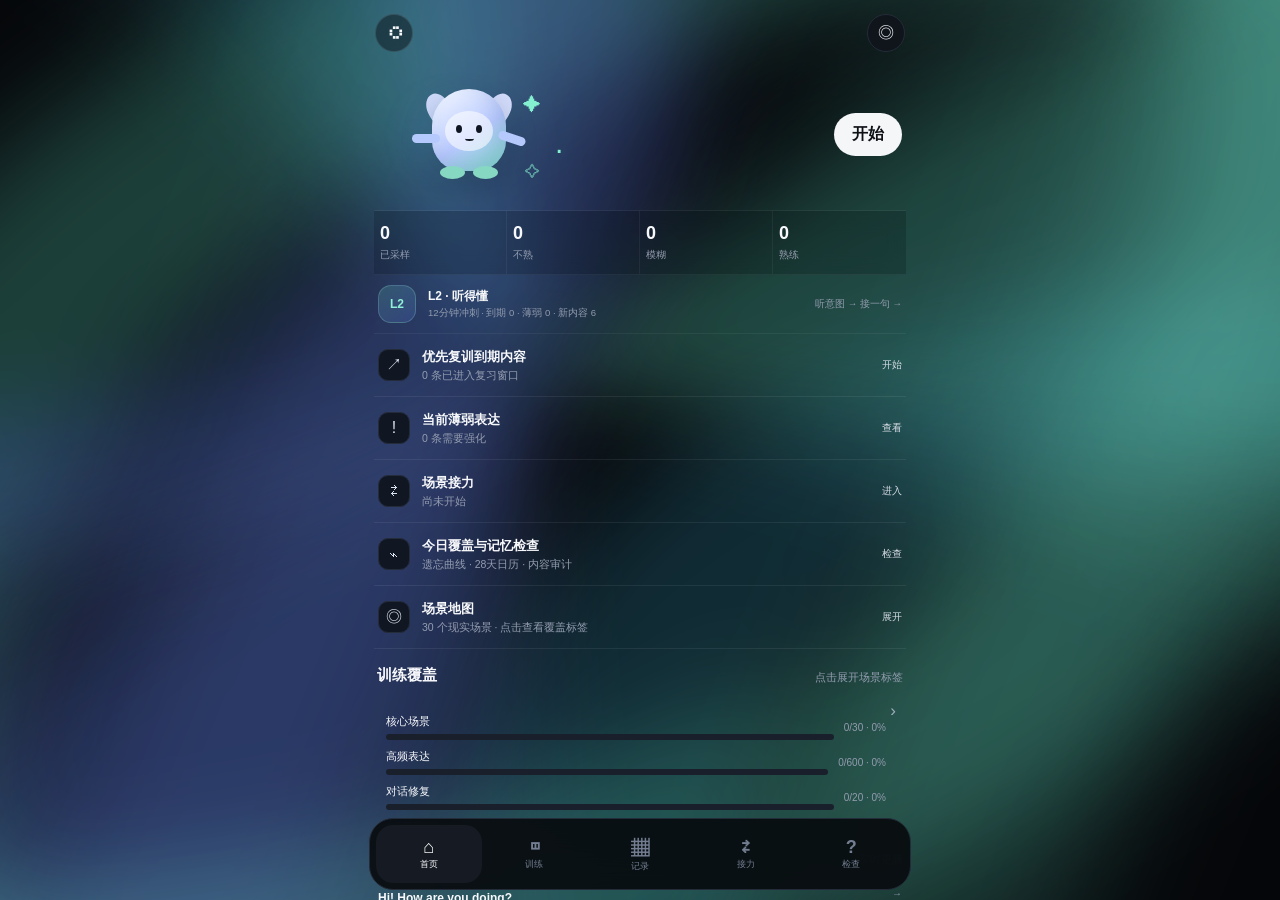
==== commit 5934193d: "Stabilize TalkLoop v12 training and media" ====
--- a/talkloop/index.html
+++ b/talkloop/index.html
@@ -1,7 +1,7 @@
-<!doctype html><html lang="zh-CN"><head><meta charset="utf-8"><meta name="viewport" content="width=device-width,initial-scale=1,viewport-fit=cover,user-scalable=no"><meta name="theme-color" content="#050609"><meta name="apple-mobile-web-app-capable" content="yes"><meta name="apple-mobile-web-app-status-bar-style" content="black-translucent"><link rel="preconnect" href="https://videos.pexels.com" crossorigin><link rel="preconnect" href="https://assets.mixkit.co" crossorigin><link rel="dns-prefetch" href="//videos.pexels.com"><link rel="dns-prefetch" href="//assets.mixkit.co"><title>TalkLoop v11.1</title><link rel="stylesheet" href="./v9.css?v=11.1.0"><link rel="stylesheet" href="./v11.css?v=11.1.0"></head><body><div class="app" id="app" data-mood="good"><div class="ambient a"></div><div class="ambient b"></div><div class="ambient c"></div><div class="shell"><header class="top"><div class="brand brandMinimal"><span class="brandGlyph">◌</span></div><button class="topBtn" onclick="go('check')">◎</button></header><main class="content">
-<section class="page on" id="home"><div class="homeHero"><button class="mascotStage" aria-label="互动角色" onclick="mascotReact(this)"><span class="mascotGlow"></span><span class="mascotBody"><i class="ear l"></i><i class="ear r"></i><i class="face"><b class="eye l"></b><b class="eye r"></b><b class="mouth"></b></i><i class="arm l"></i><i class="arm r"></i><i class="foot l"></i><i class="foot r"></i></span><span class="mascotBits"><i>✦</i><i>·</i><i>✧</i></span></button><button class="heroStart compactStart" onclick="startAdaptive()">开始</button></div><div class="statStrip"><button onclick="openLib('all')"><b id="nAll">0</b><span>已采样</span></button><button onclick="openLib('bad')"><b id="nBad">0</b><span>不熟</span></button><button onclick="openLib('mid')"><b id="nMid">0</b><span>模糊</span></button><button onclick="openLib('good')"><b id="nGood">0</b><span>熟练</span></button></div><div class="statusLine"><i class="dot"></i><span id="level">L2 · 听得懂</span><em id="homeFocus">自适应队列已准备</em></div><div class="timeline" id="homeTimeline"><button onclick="startAdaptive()"><span class="tlIcon">↗</span><div><b>优先复训到期内容</b><small><span id="dueHome">0</span> 条已进入复习窗口</small></div><em>开始</em></button><button onclick="openLib('bad')"><span class="tlIcon">!</span><div><b>当前薄弱表达</b><small><span id="weakHome">0</span> 条需要强化</small></div><em>查看</em></button><button onclick="go('dialog')"><span class="tlIcon">⇄</span><div><b>继续多轮对话</b><small id="recentHome">尚未开始</small></div><em>进入</em></button><button onclick="go('check')"><span class="tlIcon">⌁</span><div><b>今日覆盖与记忆检查</b><small>遗忘曲线 · 28天日历 · 内容审计</small></div><em>检查</em></button></div><div class="head"><b>训练覆盖</b><span>基础日常交流</span></div><div class="coverage compact" id="coverage"></div><div class="head"><b>最近学习</b><span>实时更新</span></div><div class="recentList" id="homeRecent"></div></section>
-<section class="page" id="learn"><div class="learnTop"><div class="prog"><i id="prog"></i></div><span id="counter">1/600</span></div><div class="card sceneCard" id="learnCard"><div class="scene"><video id="vid" playsinline muted preload="auto"></video><div class="photo" id="photo"></div><div class="mediaShade" id="mediaShade"><span></span></div><div class="mask"></div><div class="tag" id="tag"></div><div class="liveChip" id="live"><i></i>LIVE</div><div class="meta" id="meta"></div></div><div class="tabs"><button class="tab active" data-l="en" onclick="langSet('en')">English</button><button class="tab" data-l="jp" onclick="langSet('jp')">日本語</button></div><div class="lessonBody"><div class="intent" id="intent"></div><div id="en"><div class="phrase" id="enP"></div><div class="pron" id="enR"></div></div><div id="jp" style="display:none"><div class="jp" id="jpP"></div><div class="pron" id="jpR"></div></div><div class="tip" id="tip"></div><div class="meaning" id="meaning"></div><div class="audio"><button onclick="speak(1)">🔊</button><button onclick="speak(.72)">🐢</button><button onclick="manualRemix()">↻</button><button onclick="meaning.classList.toggle('show')">显示中文 / Hint</button></div><div class="grades"><button class="bad" onclick="grade('bad')">← 不熟</button><button class="mid" onclick="grade('mid')">模糊</button><button class="good" onclick="grade('good')">熟练 →</button></div></div></div><div class="trainRail"><button onclick="previewNext()"><span>下一条</span><b id="nextLabel">自适应推荐</b><em>→</em></button><button onclick="go('dialog')"><span>同场景多轮</span><b id="sameSceneLabel">进入多轮场景</b><em>⇄</em></button><button onclick="openLib('mid')"><span>模糊强化</span><b id="midRail">查看当前模糊库</b><em>▦</em></button></div></section>
+<!doctype html><html lang="zh-CN"><head><meta charset="utf-8"><meta name="viewport" content="width=device-width,initial-scale=1,viewport-fit=cover,user-scalable=no"><meta name="theme-color" content="#050609"><meta name="apple-mobile-web-app-capable" content="yes"><meta name="apple-mobile-web-app-status-bar-style" content="black-translucent"><link rel="preconnect" href="https://videos.pexels.com" crossorigin><link rel="preconnect" href="https://assets.mixkit.co" crossorigin><link rel="dns-prefetch" href="//videos.pexels.com"><link rel="dns-prefetch" href="//assets.mixkit.co"><title>动态口语训练</title><link rel="stylesheet" href="./v9.css?v=12.0.0"><link rel="stylesheet" href="./v11.css?v=12.0.0"></head><body><div class="app" id="app" data-mood="good"><div class="ambient a"></div><div class="ambient b"></div><div class="ambient c"></div><div class="shell"><header class="top"><div class="brand brandMinimal"><span class="brandGlyph">◌</span></div><button class="topBtn" aria-label="打开检查" onclick="go('check')">◎</button></header><main class="content">
+<section class="page on" id="home"><div class="homeHero"><button class="mascotStage" aria-label="互动角色" onclick="mascotReact(this)"><span class="mascotGlow"></span><span class="mascotBody"><i class="ear l"></i><i class="ear r"></i><i class="face"><b class="eye l"></b><b class="eye r"></b><b class="mouth"></b></i><i class="arm l"></i><i class="arm r"></i><i class="foot l"></i><i class="foot r"></i></span><span class="mascotBits"><i>✦</i><i>·</i><i>✧</i></span></button><button class="heroStart compactStart" onclick="startAdaptive()">开始</button></div><div class="statStrip"><button onclick="openLib('all')"><b id="nAll">0</b><span>已采样</span></button><button onclick="openLib('bad')"><b id="nBad">0</b><span>不熟</span></button><button onclick="openLib('mid')"><b id="nMid">0</b><span>模糊</span></button><button onclick="openLib('good')"><b id="nGood">0</b><span>熟练</span></button></div><div class="statusLine"><i class="dot"></i><span id="level">L2 · 听得懂</span><em id="homeFocus">自适应队列已准备</em></div><div class="timeline" id="homeTimeline"><button onclick="startAdaptive()"><span class="tlIcon">↗</span><div><b>优先复训到期内容</b><small><span id="dueHome">0</span> 条已进入复习窗口</small></div><em>开始</em></button><button onclick="openLib('bad')"><span class="tlIcon">!</span><div><b>当前薄弱表达</b><small><span id="weakHome">0</span> 条需要强化</small></div><em>查看</em></button><button onclick="go('dialog')"><span class="tlIcon">⇄</span><div><b>场景接力</b><small id="recentHome">尚未开始</small></div><em>进入</em></button><button onclick="go('check')"><span class="tlIcon">⌁</span><div><b>今日覆盖与记忆检查</b><small>遗忘曲线 · 28天日历 · 内容审计</small></div><em>检查</em></button></div><div class="head"><b>训练覆盖</b><span>基础日常交流</span></div><div class="coverage compact" id="coverage"></div><div class="head"><b>最近学习</b><span>实时更新</span></div><div class="recentList" id="homeRecent"></div></section>
+<section class="page" id="learn"><div class="learnTop"><div class="prog"><i id="prog"></i></div><span id="counter">1/600</span></div><div class="card sceneCard" id="learnCard"><div class="scene"><video id="vid" playsinline muted preload="metadata"></video><div class="photo" id="photo"></div><div class="mediaShade" id="mediaShade"><span></span></div><div class="mask"></div><div class="tag" id="tag"></div><div class="liveChip" id="live"><i></i>LIVE</div><div class="meta" id="meta"></div></div><div class="tabs"><button class="tab active" data-l="en" onclick="langSet('en')">English</button><button class="tab" data-l="jp" onclick="langSet('jp')">日本語</button></div><div class="lessonBody"><div class="intent" id="intent"></div><div id="en"><div class="phrase" id="enP"></div><div class="pron" id="enR"></div></div><div id="jp" style="display:none"><div class="jp" id="jpP"></div><div class="pron" id="jpR"></div></div><div class="tip" id="tip"></div><div class="meaning" id="meaning"></div><div class="audio"><button aria-label="自然语速播放" onclick="speak(1)">🔊</button><button aria-label="慢速播放" onclick="speak(.72)">🐢</button><button aria-label="切换画面" onclick="manualRemix()">↻</button><button onclick="meaning.classList.toggle('show')">显示中文 / Hint</button></div><div class="grades"><button class="bad" onclick="grade('bad')">← 不熟</button><button class="mid" onclick="grade('mid')">模糊</button><button class="good" onclick="grade('good')">熟练 →</button></div></div></div><div class="trainRail"><button onclick="previewNext()"><span>下一条</span><b id="nextLabel">自适应推荐</b><em>→</em></button><button onclick="go('dialog')"><span>同场景多轮</span><b id="sameSceneLabel">进入多轮场景</b><em>⇄</em></button><button onclick="openLib('mid')"><span>模糊强化</span><b id="midRail">查看当前模糊库</b><em>▦</em></button></div></section>
 <section class="page" id="library"><div class="title">记录库</div><p class="desc">全部、不熟、模糊、熟练都在这里。点击记录可直接回到对应表达。</p><div class="filters" id="filters"></div><div class="grid" id="lib"></div></section>
-<section class="page" id="dialog"><div class="title">多轮真实对话</div><p class="desc">30 个现实场景 · 连续多轮互动。每轮关联交际功能、动作标签和视觉素材。</p><div class="card" style="margin-top:10px"><div class="scene dialogScene"><video id="dvid" playsinline muted preload="auto"></video><div class="photo" id="dphoto"></div><div class="mediaShade" id="dshade"><span></span></div><div class="mask"></div><div class="tag" id="dtag"></div><div class="liveChip"><i></i>LIVE</div><div class="meta" id="dmeta"></div></div><div class="dialogBody"><div class="dialogHead"><select id="dsel" onchange="dScene=this.value;dTurn=0;renderD()"></select><span class="tiny" id="dcount">1/10</span></div><div class="bubble" id="dbub"><div class="role" id="drole"></div><div id="dtext"></div></div><div class="dialogActions"><button onclick="speakD()">🔊</button><button onclick="remixD()">↻</button><button onclick="dLang=dLang==='en'?'jp':'en';renderD()" id="dlang">日本語</button><button class="next" onclick="nextD()">下一轮 →</button></div></div></div></section>
+<section class="page" id="dialog"><div class="title">场景接力</div><p class="desc">30 个现实场景 · 连续多轮互动。每轮关联交际功能、动作标签和视觉素材。</p><div class="card" style="margin-top:10px"><div class="scene dialogScene"><video id="dvid" playsinline muted preload="metadata"></video><div class="photo" id="dphoto"></div><div class="mediaShade" id="dshade"><span></span></div><div class="mask"></div><div class="tag" id="dtag"></div><div class="liveChip"><i></i>LIVE</div><div class="meta" id="dmeta"></div></div><div class="dialogBody"><div class="dialogHead"><select id="dsel" aria-label="选择场景" onchange="dScene=this.value;dTurn=0;renderD()"></select><span class="tiny" id="dcount">1/10</span></div><div class="bubble" id="dbub"><div class="role" id="drole"></div><div id="dtext"></div></div><div class="dialogActions"><button onclick="speakD()">🔊</button><button onclick="remixD()">↻</button><button onclick="dLang=dLang==='en'?'jp':'en';renderD()" id="dlang">日本語</button><button class="next" onclick="nextD()">下一轮 →</button></div></div></div></section>
 <section class="page" id="check"><div class="title">检查 / 内容审计</div><p class="desc">遗忘调度 + 日历 + 内容匹配度 + 条件变化题。</p><div class="head"><b>语料丰富度与目标匹配</b><span>实时</span></div><div id="audit"></div><div class="head"><b>遗忘曲线</b><span>启发式调度</span></div><div class="card check"><canvas class="curve" id="curve"></canvas></div><div class="head"><b>28 天训练日历</b></div><div class="card check"><div class="cal" id="cal"></div></div><div class="head"><b>条件变化题</b><span>不考死翻译</span></div><div class="card check"><div class="q" id="q"></div><input class="ans" id="ans" placeholder="输入你会说的话…"><button class="cta" style="width:100%;margin-top:8px" onclick="submitQ()">提交</button><div class="feedback" id="fb"></div></div></section>
-</main><nav class="nav"><button class="active" data-p="home" onclick="go('home')"><b>⌂</b>首页</button><button data-p="learn" onclick="startAdaptive()"><b>◫</b>训练</button><button data-p="library" onclick="go('library')"><b>▦</b>记录</button><button data-p="dialog" onclick="go('dialog')"><b>⇄</b>对话</button><button data-p="check" onclick="go('check')"><b>?</b>检查</button></nav><div class="toast" id="toast"></div></div></div><script src="./v8-data.js?v=11.1.0"></script><script src="./v11-social-1.js?v=11.1.0"></script><script src="./v11-social-2.js?v=11.1.0"></script><script src="./v11-social-3.js?v=11.1.0"></script><script src="./v11-social-4.js?v=11.1.0"></script><script src="./v11-social-5.js?v=11.1.0"></script><script src="./v9-app.js?v=11.1.0"></script><script src="./v10-media.js?v=11.1.0"></script><script src="./v11-media.js?v=11.1.0"></script><script src="./v11-ui.js?v=11.1.0"></script></body></html>+</main><nav class="nav"><button class="active" data-p="home" onclick="go('home')"><b>⌂</b>首页</button><button data-p="learn" onclick="startAdaptive()"><b>◫</b>训练</button><button data-p="library" onclick="go('library')"><b>▦</b>记录</button><button data-p="dialog" onclick="go('dialog')"><b>⇄</b>接力</button><button data-p="check" onclick="go('check')"><b>?</b>检查</button></nav><div class="toast" id="toast"></div></div></div><script>window.TALKLOOP_DEFER_MEDIA=true</script><script src="./v8-data.js?v=12.0.0"></script><script src="./v11-social-1.js?v=12.0.0"></script><script src="./v11-social-2.js?v=12.0.0"></script><script src="./v11-social-3.js?v=12.0.0"></script><script src="./v11-social-4.js?v=12.0.0"></script><script src="./v11-social-5.js?v=12.0.0"></script><script src="./v9-app.js?v=12.0.0"></script><script src="./v11-media.js?v=12.0.0"></script><script src="./v11-ui.js?v=12.0.0"></script></body></html>
--- a/talkloop/v11.css
+++ b/talkloop/v11.css
@@ -8,3 +8,46 @@
 #learn .lessonBody{min-height:270px;display:flex;flex-direction:column}.lessonBody .audio{margin-top:auto}.scene{height:clamp(390px,49dvh,610px)!important}.dialogScene{height:clamp(400px,49dvh,620px)!important}.trainRail{margin-top:8px!important}.trainRail button{padding:11px 4px!important}.tip{min-height:45px}.phrase{max-width:95%}.jp{max-width:95%}
 #home .recentList{padding-bottom:18px}.statStrip{background:rgba(5,8,13,.18);backdrop-filter:blur(10px)}.homeHero,.statusLine,.timeline,.statStrip{border-color:rgba(255,255,255,.055)!important}.top{height:62px!important}.content{padding-top:0!important}
 @media(max-height:760px){.mascotStage{height:102px}.mascotBody{top:7px}.homeHero{min-height:118px}.scene{height:44dvh!important}#learn .lessonBody{min-height:235px}}
+
+/* v12 layout and first-frame stability */
+.shell{width:100%;max-width:560px;margin:0 auto}
+.content{padding-bottom:calc(104px + env(safe-area-inset-bottom))!important;overscroll-behavior:contain}
+.page.on{min-height:calc(100dvh - 166px)}
+.scene video,.photo{background-color:#0b0e13;transition:opacity .36s ease!important}
+.scene.loading .photo,.scene:not(.video-ready) .photo{opacity:1!important}
+.scene.loading video,.scene:not(.video-ready) video{opacity:0!important}
+.scene.video-ready video{opacity:1!important}
+.scene.video-ready .photo{opacity:0!important}
+.mediaShade{background:linear-gradient(135deg,rgba(8,12,18,.08),rgba(8,12,18,.02))!important}
+#learn .lessonBody{min-height:292px}
+#learn .trainRail{padding-bottom:12px}
+.coverageSheet{max-width:560px;margin:0 auto}
+.compressionLine em{max-width:105px;text-align:right;line-height:1.35}
+button{cursor:pointer}
+button:focus-visible,select:focus-visible,input:focus-visible,[role=button]:focus-visible{outline:2px solid #83efd4;outline-offset:2px}
+button:active{transform:scale(.985)}
+.mascotStage:active{transform:none}
+.modalOpen{touch-action:none}
+
+@media(max-width:600px){
+  .content{padding-left:12px;padding-right:12px}
+  .scene{height:clamp(340px,43dvh,500px)!important}
+  .dialogScene{height:clamp(350px,44dvh,510px)!important}
+  #learn .lessonBody{min-height:285px;padding-bottom:16px}
+  .phrase{font-size:clamp(27px,7.8vw,31px)}
+  .jp{font-size:clamp(23px,6.5vw,27px)}
+  .audio{grid-template-columns:47px 47px 49px 1fr}
+}
+
+@media(max-width:360px){
+  .sceneTagGrid{grid-template-columns:1fr}
+  .compressionLine{grid-template-columns:38px 1fr!important}
+  .compressionLine em{grid-column:2;text-align:left;max-width:none;margin-left:0!important}
+  .dialogActions{grid-template-columns:46px 46px 1fr}
+  .dialogActions .next{grid-column:1/-1}
+}
+
+@media(prefers-reduced-motion:reduce){
+  .ambient,.mascotBody,.mascotGlow,.mascotBits i,.arm.l,.photo{animation-duration:.01ms!important;animation-iteration-count:1!important}
+  *,*:before,*:after{scroll-behavior:auto!important;transition-duration:.01ms!important}
+}
